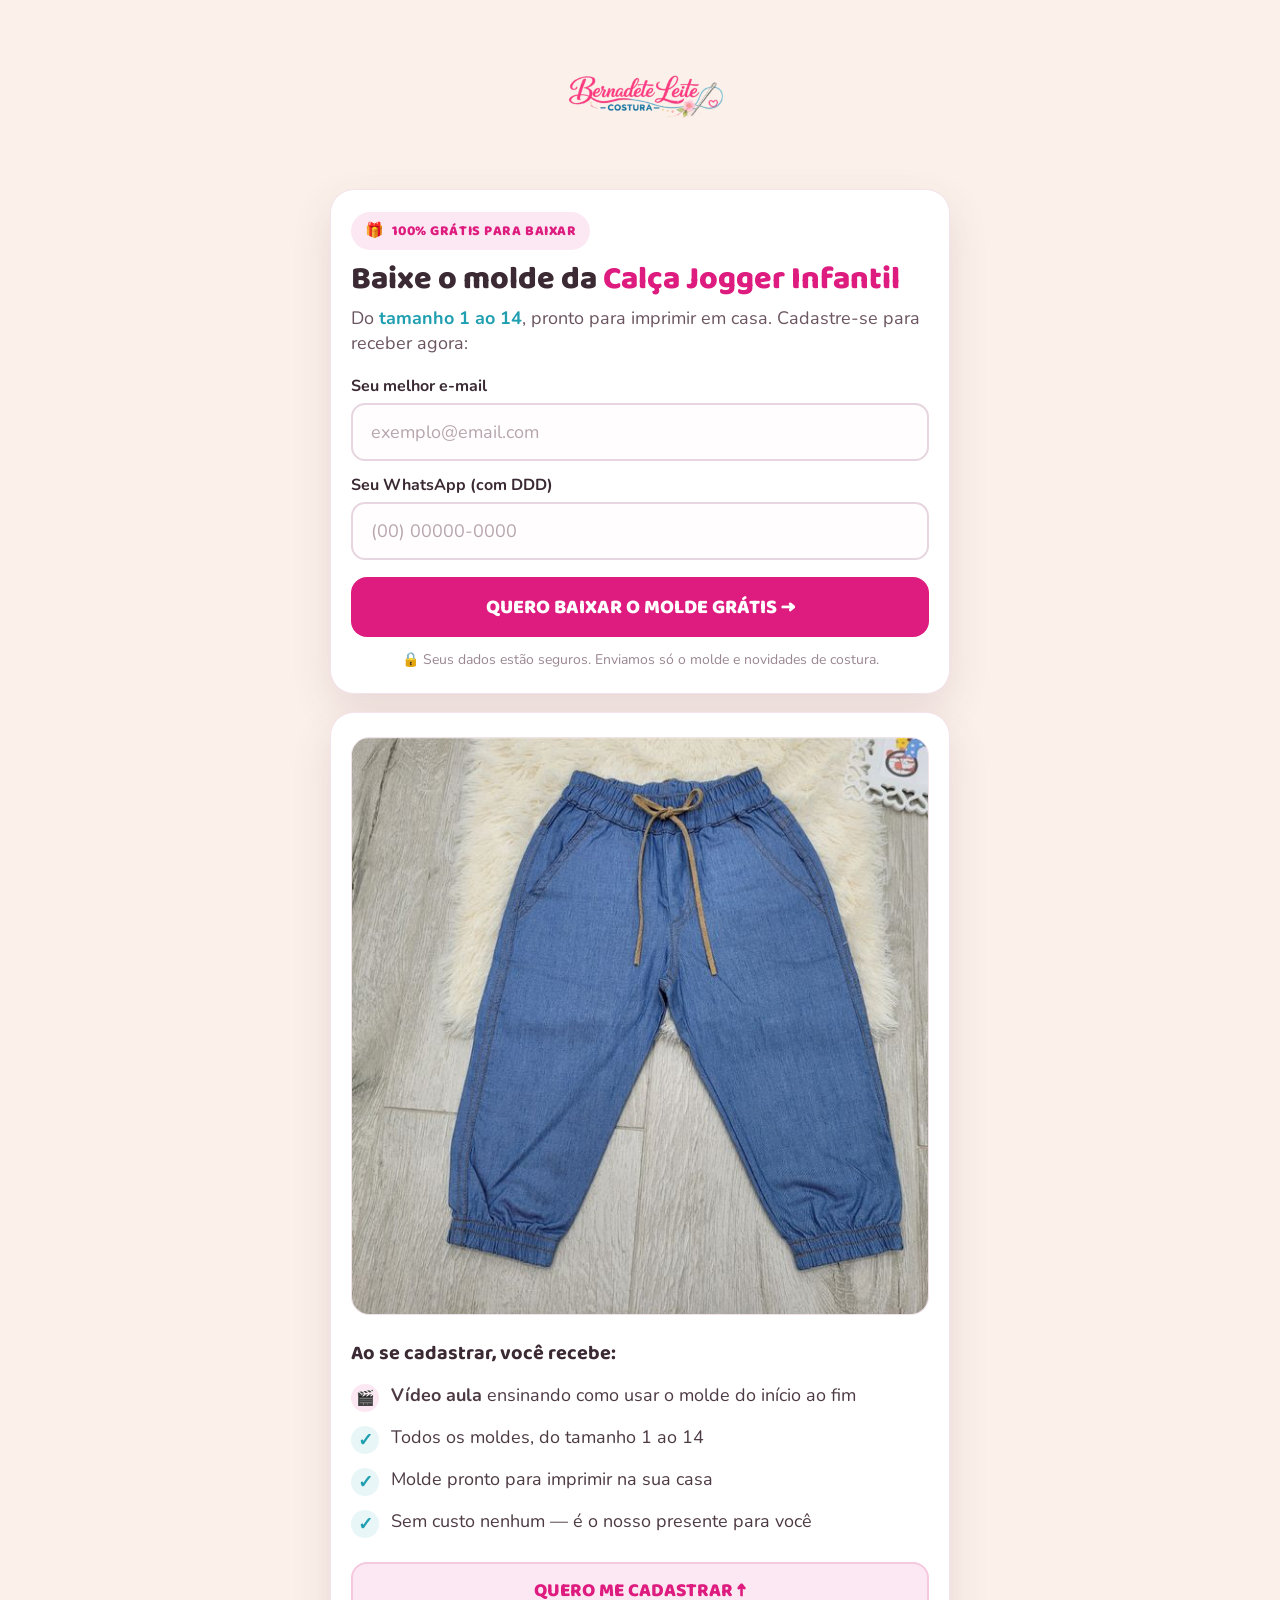
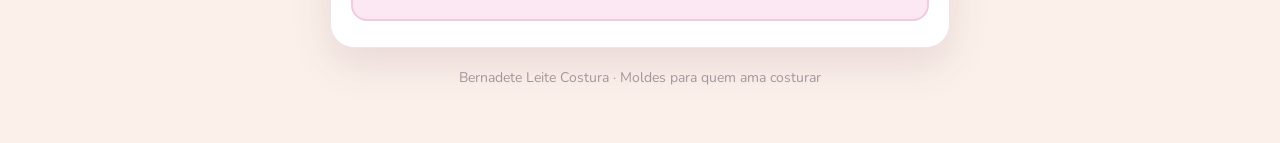
==== index.html @ ce63f88c "Estrutura inicial: LP de captação de leads (Molde Calça Jogger) - 2 páginas estáticas: cadastro (ind" ====
<!DOCTYPE html>
<html lang="pt-BR">
<head>
  <meta charset="utf-8">
  <meta name="viewport" content="width=device-width, initial-scale=1">
  <title>Molde grátis da Calça Jogger Infantil | Bernadete Leite Costura</title>
  <meta name="description" content="Cadastre-se e receba grátis o molde da calça jogger infantil, do tamanho 1 ao 14, pronto para imprimir em casa.">
  <meta name="theme-color" content="#FBF1EA">

  <!-- Open Graph -->
  <meta property="og:type" content="website">
  <meta property="og:title" content="Molde grátis da Calça Jogger Infantil">
  <meta property="og:description" content="Do tamanho 1 ao 14, pronto para imprimir em casa. Cadastre-se para receber agora.">
  <meta property="og:image" content="assets/img/calca-jogger.jpg">

  <link rel="preconnect" href="https://fonts.googleapis.com">
  <link rel="preconnect" href="https://fonts.gstatic.com" crossorigin>
  <link rel="preload" as="image" href="assets/img/logo-bernadete.webp" fetchpriority="high">

  <!-- Fontes: pesos enxutos + carregamento não-bloqueante (display=swap) -->
  <link rel="preload" as="style"
        href="https://fonts.googleapis.com/css2?family=Baloo+2:wght@700;800&family=Nunito:wght@400;600;700&display=swap">
  <link rel="stylesheet" media="print" onload="this.media='all'"
        href="https://fonts.googleapis.com/css2?family=Baloo+2:wght@700;800&family=Nunito:wght@400;600;700&display=swap">
  <noscript>
    <link rel="stylesheet"
          href="https://fonts.googleapis.com/css2?family=Baloo+2:wght@700;800&family=Nunito:wght@400;600;700&display=swap">
  </noscript>

  <link rel="stylesheet" href="assets/css/styles.css">
</head>
<body>
  <main class="page">
    <div class="container">

      <div class="brand">
        <img src="assets/img/logo-bernadete.webp" alt="Bernadete Leite Costura" width="300" height="200" fetchpriority="high">
      </div>

      <div class="grid">

      <!-- Card do formulário -->
      <section class="card card--form">
        <span class="badge"><span class="emoji">🎁</span> 100% GRÁTIS PARA BAIXAR</span>

        <h1 class="title">Baixe o molde da <span class="accent">Calça Jogger Infantil</span></h1>

        <p class="lead">Do <strong>tamanho 1 ao 14</strong>, pronto para imprimir em casa. Cadastre-se para receber agora:</p>

        <form id="lead-form" class="form" novalidate>
          <div class="field">
            <label for="email">Seu melhor e-mail</label>
            <input id="email" name="email" type="email" required autocomplete="email"
                   inputmode="email" placeholder="exemplo@email.com">
          </div>
          <div class="field">
            <label for="tel">Seu WhatsApp (com DDD)</label>
            <input id="tel" name="tel" type="tel" required autocomplete="tel"
                   inputmode="tel" placeholder="(00) 00000-0000" maxlength="16">
          </div>
          <button type="submit" class="btn btn--primary">QUERO BAIXAR O MOLDE GRÁTIS →</button>
        </form>

        <p class="privacy">🔒 Seus dados estão seguros. Enviamos só o molde e novidades de costura.</p>
      </section>

      <!-- Card de prova / benefícios -->
      <section class="card card--info">
        <div class="product">
          <img src="assets/img/calca-jogger.jpg"
               srcset="assets/img/calca-jogger-600.jpg 600w, assets/img/calca-jogger.jpg 1000w"
               sizes="(min-width: 920px) 572px, calc(100vw - 72px)"
               width="1000" height="1000" alt="Calça jogger infantil pronta"
               loading="lazy" decoding="async"
               onerror="this.style.display='none'; this.closest('.product').classList.add('product--empty')">
          <span class="product__hint">📸 Imagem da calça jogger<br><small>adicione o arquivo <code>assets/img/calca-jogger.jpg</code></small></span>
        </div>

        <p class="section-title">Ao se cadastrar, você recebe:</p>
        <ul class="benefits">
          <li>
            <span class="bullet bullet--pink">🎬</span>
            <span><strong>Vídeo aula</strong> ensinando como usar o molde do início ao fim</span>
          </li>
          <li>
            <span class="bullet bullet--teal">✓</span>
            <span>Todos os moldes, do tamanho 1 ao 14</span>
          </li>
          <li>
            <span class="bullet bullet--teal">✓</span>
            <span>Molde pronto para imprimir na sua casa</span>
          </li>
          <li>
            <span class="bullet bullet--teal">✓</span>
            <span>Sem custo nenhum — é o nosso presente para você</span>
          </li>
        </ul>

        <button type="button" id="scroll-to-form" class="btn btn--secondary">QUERO ME CADASTRAR ↑</button>
      </section>

      </div><!-- /.grid -->

      <p class="footer">Bernadete Leite Costura · Moldes para quem ama costurar</p>

    </div>
  </main>

  <script src="assets/js/config.js"></script>
  <script src="assets/js/main.js" defer></script>
</body>
</html>
---- assets/css/styles.css ----
/* =====================================================================
   Bernadete Leite Costura — LP Molde Calça Jogger
   Estilos compartilhados (mobile-first, leve, sem framework)
   ===================================================================== */

:root {
  /* superfícies */
  --bg: #FBF1EA;
  --card: #FFFFFF;
  --card-border: #F4E2EC;
  --divider: #F0E2E9;
  --shadow-card: 0 16px 40px rgba(99, 42, 72, .12);

  /* marca */
  --pink: #DE1B7E;
  --pink-dark: #C6156E;
  --pink-soft: #FCE8F2;
  --pink-soft-hover: #F9DCEC;
  --pink-border: #F4C8DF;
  --teal: #1F9FB0;
  --teal-soft: #E8F6F8;

  /* whatsapp / sucesso */
  --green: #25A24A;
  --green-dark: #1E8C3E;
  --green-soft: #E7F7EE;
  --green-check: #1FA463;

  /* texto */
  --text: #3B2A33;
  --text-body: #6B5560;
  --text-list: #4D3A43;
  --muted: #9A8791;
  --muted-2: #A8939D;
  --placeholder: #B7A6AE;

  /* inputs */
  --input-border: #E7D6DF;
  --input-bg: #FFFDFE;

  /* aviso (TYP) */
  --warn-bg: #FFF6EC;
  --warn-border: #F6E4CC;
  --warn-text: #7A6452;
  --warn-accent: #C77A1E;

  /* fontes */
  --font-body: 'Nunito', -apple-system, BlinkMacSystemFont, 'Segoe UI', sans-serif;
  --font-display: 'Baloo 2', 'Nunito', sans-serif;
}

*, *::before, *::after { box-sizing: border-box; }
html, body { margin: 0; padding: 0; }

body {
  background: var(--bg);
  color: var(--text);
  font-family: var(--font-body);
  -webkit-font-smoothing: antialiased;
  -moz-osx-font-smoothing: grayscale;
}

img { display: block; max-width: 100%; height: auto; }

/* ---------- layout ---------- */
.page {
  min-height: 100vh;
  min-height: 100dvh;
  display: flex;
  justify-content: center;
  padding: 16px 16px 44px;
}
.page--typ { padding-top: 24px; padding-bottom: 48px; }
.container { width: 100%; max-width: 540px; }

/* ---------- marca / logo ---------- */
.brand { text-align: center; margin-bottom: 12px; }
.brand img { width: 170px; max-width: 52%; margin: 0 auto; }
.brand--typ { margin-bottom: 18px; }
.brand--typ img { width: 190px; max-width: 56%; }

/* ---------- card ---------- */
.card {
  background: var(--card);
  border: 1px solid var(--card-border);
  border-radius: 24px;
  box-shadow: var(--shadow-card);
}
.grid { display: flex; flex-direction: column; gap: 18px; }
.grid .card { margin: 0; }
.card--form { padding: 22px 20px 24px; }
.card--info { padding: 24px 20px 26px; }
.card--typ { padding: 32px 22px 30px; text-align: center; }

/* ---------- badge / pill ---------- */
.badge {
  display: inline-flex;
  align-items: center;
  gap: 7px;
  background: var(--pink-soft);
  color: var(--pink);
  font-family: var(--font-display);
  font-weight: 800;
  font-size: 14px;
  letter-spacing: .04em;
  padding: 7px 14px;
  border-radius: 999px;
  margin-bottom: 12px;
}
.badge .emoji { font-size: 15px; }
.pill {
  display: inline-block;
  background: var(--pink-soft);
  color: var(--pink);
  font-family: var(--font-display);
  font-weight: 800;
  font-size: 15px;
  letter-spacing: .04em;
  padding: 8px 16px;
  border-radius: 999px;
  margin-bottom: 14px;
}

/* ---------- títulos ---------- */
.title {
  font-family: var(--font-display);
  font-weight: 800;
  font-size: 29px;
  line-height: 1.14;
  margin: 0 0 8px;
  color: var(--text);
  text-wrap: balance;
}
.title--lg { font-size: 32px; line-height: 1.15; margin: 0 0 12px; }
.title .accent { color: var(--pink); }

.lead { font-size: 18px; line-height: 1.4; margin: 0 0 18px; color: var(--text-body); }
.lead--lg { font-size: 19px; line-height: 1.5; margin: 0 0 26px; text-wrap: pretty; }
.lead strong { color: var(--teal); }

/* ---------- formulário ---------- */
.form { display: flex; flex-direction: column; gap: 13px; }
.field { display: flex; flex-direction: column; gap: 6px; }
.field label { font-size: 16px; font-weight: 700; color: var(--text); }
.field input {
  width: 100%;
  font-family: var(--font-body);
  font-size: 18px;
  padding: 15px 18px;
  border: 2px solid var(--input-border);
  border-radius: 14px;
  outline: none;
  color: var(--text);
  background: var(--input-bg);
  transition: border-color .15s ease;
}
.field input::placeholder { color: var(--placeholder); }
.field input:focus { border-color: var(--pink); }

/* ---------- botões ---------- */
.btn {
  width: 100%;
  display: flex;
  align-items: center;
  justify-content: center;
  gap: 10px;
  font-family: var(--font-display);
  font-weight: 800;
  line-height: 1.2;
  border: none;
  border-radius: 16px;
  cursor: pointer;
  text-decoration: none;
  text-align: center;
  transition: background .15s ease;
}
.btn--primary {
  margin-top: 4px;
  font-size: 20px;
  color: #fff;
  background: var(--pink);
  padding: 18px;
  animation: ctaPulse 2.4s ease-in-out infinite;
}
.btn--primary:hover { background: var(--pink-dark); }
.btn--secondary {
  font-size: 19px;
  color: var(--pink);
  background: var(--pink-soft);
  border: 2px solid var(--pink-border);
  padding: 16px 18px;
}
.btn--secondary:hover { background: var(--pink-soft-hover); }
.btn--whatsapp {
  font-size: 20px;
  color: #fff;
  background: var(--green);
  padding: 19px 18px;
  animation: waPulse 2.2s ease-in-out infinite;
}
.btn--whatsapp:hover { background: var(--green-dark); }
.btn[disabled] { opacity: .7; cursor: default; animation: none; }
.btn .icon { font-size: 26px; line-height: 1; }

.privacy { text-align: center; font-size: 14px; color: var(--muted); margin: 13px 0 0; line-height: 1.4; }
.hint { font-size: 15px; color: var(--muted); margin: 14px 0 0; }

/* ---------- imagem do produto ---------- */
.product {
  position: relative;
  border-radius: 18px;
  overflow: hidden;
  margin-bottom: 22px;
  border: 1px solid var(--divider);
}
.product img { display: block; width: 100%; }

/* placeholder visível enquanto a imagem real não existe */
.product__hint { display: none; }
.product--empty {
  background: var(--pink-soft);
  border: 1px dashed var(--pink-border);
}
.product--empty .product__hint {
  display: flex;
  flex-direction: column;
  align-items: center;
  justify-content: center;
  gap: 6px;
  min-height: 240px;
  padding: 24px 20px;
  text-align: center;
  font-family: var(--font-display);
  font-weight: 700;
  font-size: 17px;
  color: var(--pink);
}
.product--empty .product__hint small {
  font-family: var(--font-body);
  font-weight: 600;
  font-size: 13px;
  color: var(--muted);
}
.product--empty .product__hint code {
  background: #fff;
  padding: 2px 6px;
  border-radius: 6px;
  font-size: 12px;
}

/* ---------- lista de benefícios ---------- */
.section-title {
  font-family: var(--font-display);
  font-weight: 700;
  font-size: 20px;
  margin: 0 0 14px;
  color: var(--text);
}
.benefits {
  list-style: none;
  margin: 0 0 24px;
  padding: 0;
  display: flex;
  flex-direction: column;
  gap: 13px;
}
.benefits li {
  display: flex;
  align-items: flex-start;
  gap: 12px;
  font-size: 18px;
  line-height: 1.4;
  color: var(--text-list);
}
.bullet {
  flex: none;
  width: 28px;
  height: 28px;
  border-radius: 50%;
  display: flex;
  align-items: center;
  justify-content: center;
  margin-top: 1px;
}
.bullet--pink { background: var(--pink-soft); color: var(--pink); font-size: 15px; }
.bullet--teal { background: var(--teal-soft); color: var(--teal); font-weight: 700; }

/* ---------- rodapé ---------- */
.footer { text-align: center; font-size: 14px; color: var(--muted-2); margin: 20px 0 0; }
.footer--typ { margin-top: 22px; }

/* ---------- página de obrigado ---------- */
.success-circle {
  width: 96px;
  height: 96px;
  margin: 0 auto 20px;
  border-radius: 50%;
  background: var(--green-soft);
  display: flex;
  align-items: center;
  justify-content: center;
  animation: popIn .5s ease-out;
}
.success-circle span { font-size: 50px; line-height: 1; color: var(--green-check); }

.divider { height: 1px; background: var(--divider); margin: 28px 0; }

.steps-title {
  font-family: var(--font-display);
  font-weight: 700;
  font-size: 18px;
  color: var(--text);
  margin: 0 0 18px;
  text-align: left;
}
.steps {
  list-style: none;
  margin: 0;
  padding: 0;
  display: flex;
  flex-direction: column;
  gap: 16px;
  text-align: left;
}
.steps li { display: flex; align-items: flex-start; gap: 14px; }
.step-num {
  flex: none;
  width: 34px;
  height: 34px;
  border-radius: 50%;
  background: var(--pink);
  color: #fff;
  font-family: var(--font-display);
  font-weight: 800;
  font-size: 18px;
  display: flex;
  align-items: center;
  justify-content: center;
}
.step-text { font-size: 18px; line-height: 1.4; color: var(--text-list); padding-top: 4px; }

.notice {
  background: var(--warn-bg);
  border: 1px solid var(--warn-border);
  border-radius: 14px;
  padding: 16px 18px;
  margin-top: 26px;
  text-align: left;
}
.notice p { font-size: 16px; line-height: 1.45; color: var(--warn-text); margin: 0; }
.notice .accent { color: var(--warn-accent); }

/* =====================================================================
   DESKTOP (>= 920px) — cards empilhados, só um pouco mais largos
   ===================================================================== */
@media (min-width: 920px) {
  .page { padding: 40px 24px 56px; }
  .page--typ { align-items: center; }
  .container { max-width: 620px; }
  .brand { margin-bottom: 22px; }
  .brand img { width: 190px; }
  .brand--typ img { width: 200px; }
  .title { font-size: 32px; }
}

/* ---------- animações ---------- */
@keyframes ctaPulse {
  0%, 100% { box-shadow: 0 10px 24px rgba(222, 27, 126, .32), 0 0 0 0 rgba(222, 27, 126, .30); }
  50% { box-shadow: 0 10px 24px rgba(222, 27, 126, .32), 0 0 0 12px rgba(222, 27, 126, 0); }
}
@keyframes waPulse {
  0%, 100% { box-shadow: 0 10px 24px rgba(18, 140, 70, .32), 0 0 0 0 rgba(37, 211, 102, .40); }
  50% { box-shadow: 0 10px 24px rgba(18, 140, 70, .32), 0 0 0 12px rgba(37, 211, 102, 0); }
}
@keyframes popIn {
  0% { transform: scale(.5); }
  70% { transform: scale(1.12); }
  100% { transform: scale(1); }
}

@media (prefers-reduced-motion: reduce) {
  .btn--primary, .btn--whatsapp, .success-circle { animation: none; }
}
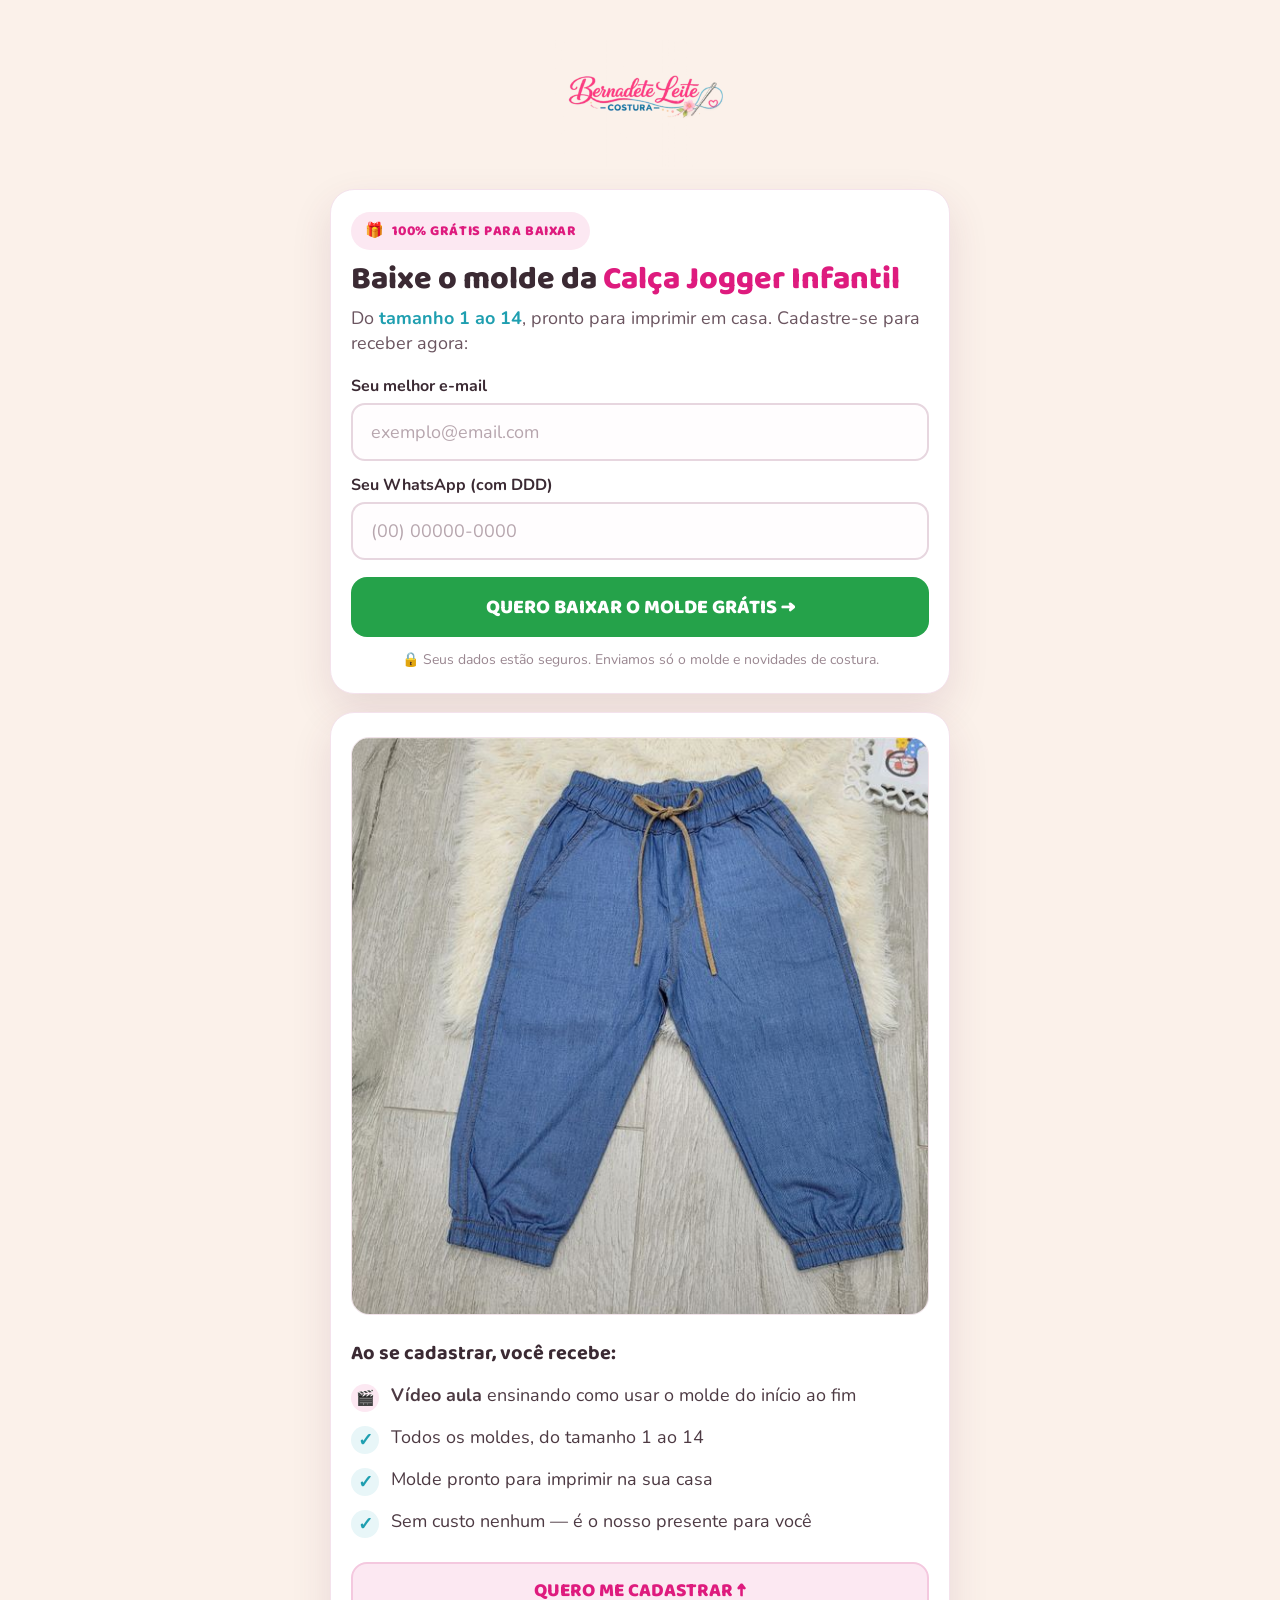
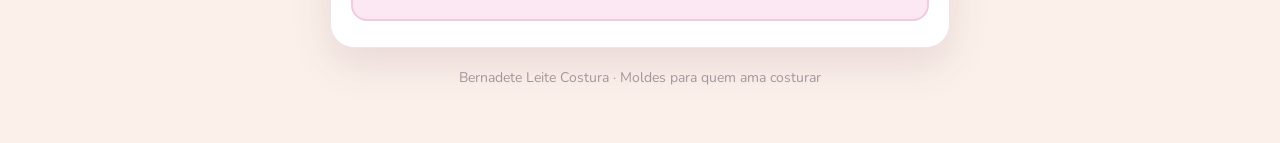
==== commit 125c8bf7: "Instala Google Tag Manager (GTM-MG8MGF9P) nas duas páginas Snippet no <head> + <noscript> após <body" ====
--- a/index.html
+++ b/index.html
@@ -3,6 +3,15 @@
 <head>
   <meta charset="utf-8">
   <meta name="viewport" content="width=device-width, initial-scale=1">
+
+  <!-- Google Tag Manager -->
+  <script>(function(w,d,s,l,i){w[l]=w[l]||[];w[l].push({'gtm.start':
+  new Date().getTime(),event:'gtm.js'});var f=d.getElementsByTagName(s)[0],
+  j=d.createElement(s),dl=l!='dataLayer'?'&l='+l:'';j.async=true;j.src=
+  'https://www.googletagmanager.com/gtm.js?id='+i+dl;f.parentNode.insertBefore(j,f);
+  })(window,document,'script','dataLayer','GTM-MG8MGF9P');</script>
+  <!-- End Google Tag Manager -->
+
   <title>Molde grátis da Calça Jogger Infantil | Bernadete Leite Costura</title>
   <meta name="description" content="Cadastre-se e receba grátis o molde da calça jogger infantil, do tamanho 1 ao 14, pronto para imprimir em casa.">
   <meta name="theme-color" content="#FBF1EA">
@@ -30,6 +39,11 @@
   <link rel="stylesheet" href="assets/css/styles.css">
 </head>
 <body>
+  <!-- Google Tag Manager (noscript) -->
+  <noscript><iframe src="https://www.googletagmanager.com/ns.html?id=GTM-MG8MGF9P"
+  height="0" width="0" style="display:none;visibility:hidden"></iframe></noscript>
+  <!-- End Google Tag Manager (noscript) -->
+
   <main class="page">
     <div class="container">
 
--- a/assets/css/styles.css
+++ b/assets/css/styles.css
@@ -178,11 +178,11 @@
   margin-top: 4px;
   font-size: 20px;
   color: #fff;
-  background: var(--pink);
+  background: var(--green);
   padding: 18px;
   animation: ctaPulse 2.4s ease-in-out infinite;
 }
-.btn--primary:hover { background: var(--pink-dark); }
+.btn--primary:hover { background: var(--green-dark); }
 .btn--secondary {
   font-size: 19px;
   color: var(--pink);
